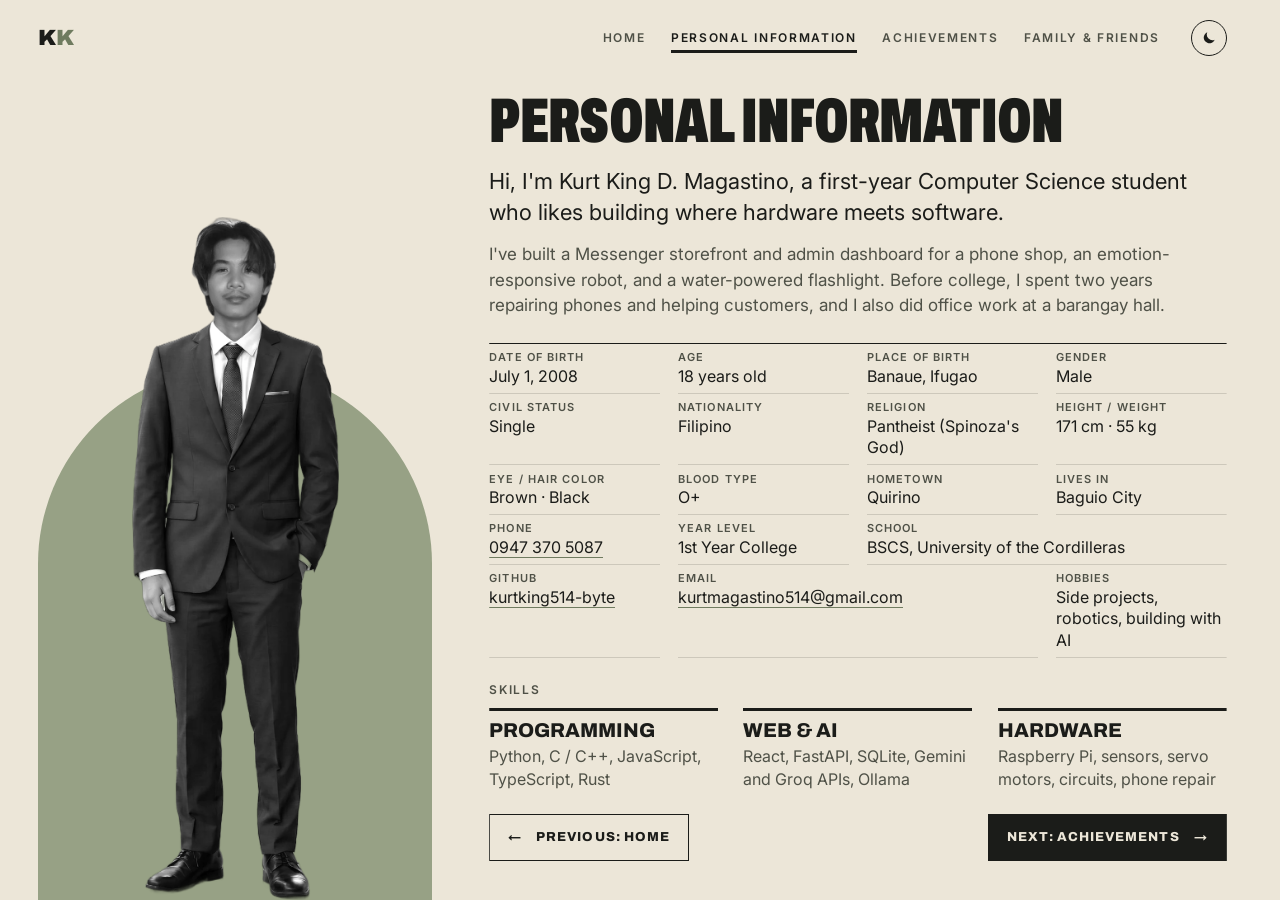
==== about.html @ 2176af5a "Personal Information: add Year Level (1st Year College)" ====
<!doctype html>
<html lang="en">
<head>
<meta charset="utf-8">
<meta name="viewport" content="width=device-width, initial-scale=1">
<title>Personal Information | Kurt King D. Magastino</title>
<meta name="description" content="Personal information of Kurt King D. Magastino, Computer Science student at the University of the Cordilleras.">
<link rel="preconnect" href="https://fonts.googleapis.com">
<link rel="preconnect" href="https://fonts.gstatic.com" crossorigin>
<link href="https://fonts.googleapis.com/css2?family=Archivo:wdth,wght@62..125,400..900&family=Inter:wght@400;500;600&display=block" rel="stylesheet">
<link rel="stylesheet" href="css/style.css?v=3ebebdfd">
<script>
  // set the saved theme before the page paints, so it doesn't flash
  try { const t = localStorage.getItem('theme'); if (t) document.documentElement.dataset.theme = t; } catch (e) {}
</script>
</head>
<body class="about">
  <header class="site-header">
    <a class="brand" href="index.html">K<span>K</span></a>
    <nav id="nav" class="nav">
      <a href="index.html">Home</a>
      <a class="on" href="about.html" aria-current="page">Personal Information</a>
      <a href="achievements.html">Achievements</a>
      <a href="family.html">Family &amp; Friends</a>
    </nav>
    <div class="tools">
      <button class="theme-btn" aria-label="Switch to dark mode" title="Switch theme">
        <svg class="moon" viewBox="0 0 24 24" aria-hidden="true"><path d="M20.5 14.6A8.5 8.5 0 0 1 9.4 3.5a8.5 8.5 0 1 0 11.1 11.1Z"/></svg>
        <svg class="sun" viewBox="0 0 24 24" aria-hidden="true"><circle cx="12" cy="12" r="4.5"/><path d="M12 1.5v3M12 19.5v3M1.5 12h3M19.5 12h3M4.6 4.6l2.1 2.1M17.3 17.3l2.1 2.1M4.6 19.4l2.1-2.1M17.3 6.7l2.1-2.1"/></svg>
      </button>
      <button class="menu-btn" aria-expanded="false" aria-controls="nav">Menu</button>
    </div>
  </header>

  <main class="about-page">
    <div class="arch" aria-hidden="true"></div>
    <img class="about-portrait" src="assets/images/portrait.webp?v=9710893b" decoding="sync" fetchpriority="high" alt="Kurt Magastino in a dark gray suit and tie">

    <div class="about-text">
      <h1 class="page-title pull" style="--i:0">Personal Information</h1>
      <p class="lead pull" style="--i:1">Hi, I'm Kurt King D. Magastino, a first-year Computer Science student who likes building where hardware meets software.</p>
      <p class="pull" style="--i:2">I've built a Messenger storefront and admin dashboard for a phone shop, an emotion-responsive robot, and a water-powered flashlight. Before college, I spent two years repairing phones and helping customers, and I also did office work at a barangay hall.</p>

      <dl class="facts pull" style="--i:4">
        <div><dt>Date of Birth</dt><dd>July 1, 2008</dd></div>
        <div><dt>Age</dt><dd><span data-born="2008-07-01">18</span> years old</dd></div>
        <div><dt>Place of Birth</dt><dd>Banaue, Ifugao</dd></div>
        <div><dt>Gender</dt><dd>Male</dd></div>
        <div><dt>Civil Status</dt><dd>Single</dd></div>
        <div><dt>Nationality</dt><dd>Filipino</dd></div>
        <div><dt>Religion</dt><dd>Pantheist (Spinoza's God)</dd></div>
        <div><dt>Height / Weight</dt><dd>171 cm · 55 kg</dd></div>
        <div><dt>Eye / Hair Color</dt><dd>Brown · Black</dd></div>
        <div><dt>Blood Type</dt><dd>O+</dd></div>
        <div><dt>Hometown</dt><dd>Quirino</dd></div>
        <div><dt>Lives in</dt><dd>Baguio City</dd></div>
        <div><dt>Phone</dt><dd><a href="tel:+639473705087">0947 370 5087</a></dd></div>
        <div><dt>Year Level</dt><dd>1st Year College</dd></div>
        <div class="wide2"><dt>School</dt><dd>BSCS, University of the Cordilleras</dd></div>
        <div><dt>GitHub</dt><dd><a href="https://github.com/kurtking514-byte" target="_blank" rel="noopener">kurtking514-byte</a></dd></div>
        <div class="wide2"><dt>Email</dt><dd><a href="mailto:kurtmagastino514@gmail.com">kurtmagastino514@<wbr>gmail.com</a></dd></div>
        <div><dt>Hobbies</dt><dd>Side projects, robotics, building with AI</dd></div>
      </dl>

      <section class="do pull" style="--i:5" aria-labelledby="do-title">
        <h2 id="do-title" class="label">Skills</h2>
        <div class="do-grid">
          <article><h3>Programming</h3><p>Python, C / C++, JavaScript, TypeScript, Rust</p></article>
          <article><h3>Web &amp; AI</h3><p>React, FastAPI, SQLite, Gemini and Groq APIs, Ollama</p></article>
          <article><h3>Hardware</h3><p>Raspberry Pi, sensors, servo motors, circuits, phone repair</p></article>
        </div>
      </section>

      <nav class="page-nav pull" style="--i:6" aria-label="Pages">
        <a class="btn" href="index.html"><span class="arrow back">←</span> Previous: Home</a>
        <a class="btn primary" href="achievements.html">Next: Achievements <span class="arrow">→</span></a>
      </nav>
    </div>
  </main>

  <script src="js/main.js?v=cdb6014d"></script>
</body>
</html>
---- css/style.css ----
:root {
  --bg: #ece6d8;      /* cream */
  --ink: #1b1c19;     /* olive black */
  --muted: #4f5147;   /* dark enough to read easily */
  --accent: #97a185;  /* sage: the disc behind the portrait */
  --sage: #6f7b5f;    /* small sage details */
  --hover: #3a3d35;
  --on-accent: #fff;
  --display: 'Archivo', system-ui, sans-serif;
  --body: 'Inter', system-ui, sans-serif;
  --pad: clamp(16px, 3vw, 44px);
  color-scheme: light;
}

/* dark theme: only when the visitor picks it; the site always opens light */
:root[data-theme="dark"] {
  --bg: #1b1c19; --ink: #ece3d0; --muted: #b9b6a5; --accent: #66715a; --sage: #9aa685; --hover: #c9c1ae;
  color-scheme: dark;
}

/* Edge/Chrome: blend old and new page when switching, instead of a blank or frozen frame */
@view-transition { navigation: auto; }
::view-transition-old(root), ::view-transition-new(root) { animation-duration: .2s; }

* { box-sizing: border-box; margin: 0; padding: 0; }
html, body { min-height: 100%; }
/* always keep room for the scrollbar, so the header doesn't shift sideways between pages that scroll and pages that don't */
html { scrollbar-gutter: stable; }
body { background: var(--bg); color: var(--ink); font-family: var(--body); line-height: 1.5; overflow-x: hidden; transition: background .3s, color .3s; }
a { color: inherit; text-decoration: none; }
ul { list-style: none; }
.sr { position: absolute; width: 1px; height: 1px; overflow: hidden; clip: rect(0 0 0 0); white-space: nowrap; }

/* ---------- header / nav ---------- */
.site-header {
  position: absolute; inset: 0 0 auto; z-index: 10;
  display: flex; align-items: center; gap: clamp(16px, 2.4vw, 32px);
  padding: 20px var(--pad);
  font-size: 12px; font-weight: 600; letter-spacing: .14em; text-transform: uppercase;
}
.brand { font-family: var(--display); font-weight: 900; font-size: 22px; letter-spacing: 0; }
.brand span { color: var(--sage); }
.nav { display: flex; gap: clamp(14px, 2vw, 28px); margin-left: auto; }
.nav a { color: var(--muted); position: relative; transition: color .2s; }
.nav a:hover, .nav a.on { color: var(--ink); }
.nav a.on::after { content: ""; position: absolute; left: 0; right: 0; bottom: -6px; height: 3px; background: var(--ink); }
.menu-btn { display: none; }

.tools { display: flex; align-items: center; gap: 10px; }
.theme-btn {
  display: grid; place-items: center; width: 36px; height: 36px; cursor: pointer;
  background: none; border: 1.5px solid var(--ink); border-radius: 50%; color: var(--ink);
  transition: background .2s, color .2s;
}
.theme-btn svg { width: 16px; height: 16px; fill: currentColor; stroke: currentColor; stroke-width: 2; stroke-linecap: round; }
.theme-btn .moon { stroke: none; }
.theme-btn:hover { background: var(--ink); color: var(--bg); }
/* show the moon in light mode, the sun in dark mode */
.theme-btn .sun { display: none; }
:root[data-theme="dark"] .theme-btn .sun { display: block; }
:root[data-theme="dark"] .theme-btn .moon { display: none; }

/* ---------- home poster ---------- */
/* name and info on the left, portrait on the right */
.poster { position: relative; height: 100vh; height: 100svh; overflow: hidden; container-type: size; }

/* portrait sits right of center so the info block on the left gets the space */
.portrait { position: absolute; z-index: 2; left: 66%; bottom: 0; height: 92%; transform: translateX(-50%); }
/* keep the photo on its own ready-drawn layer, so the glide starts without a hitch */
.portrait, .about-portrait { will-change: transform, translate, scale; }
.disc {
  position: absolute; z-index: 0; left: 66%; bottom: -30vh; width: 84vh; height: 84vh; border-radius: 50%;
  transform: translateX(-50%); background: var(--accent);
}

/* info block, left, always starting just under the giant name */
.info {
  /* stop 24px before the portrait (its left edge is 66cqw minus half its width) */
  --iw: min(600px, 42cqw, 66cqw - 14cqh - var(--pad) - 24px);
  /* on wide screens, slide the block right so it sits near the portrait, not stuck to the edge */
  position: absolute; z-index: 4; top: 80px; bottom: 4cqh;
  left: max(var(--pad), 66cqw - 14cqh - 72px - var(--iw));
  width: var(--iw);
  display: flex; flex-direction: column; justify-content: center;
}
.hero-name {
  font-family: var(--display); font-weight: 800; font-size: clamp(34px, min(5cqw, 8.5cqh), 76px);
  line-height: 1.02; letter-spacing: -.015em;
}
.info::before { content: ""; display: block; width: 48px; height: 4px; background: var(--sage); margin-bottom: clamp(10px, 2.2cqh, 18px); }
.role { font-family: var(--display); font-weight: 700; font-size: clamp(15px, min(1.5cqw, 2.6cqh), 22px); letter-spacing: .08em; text-transform: uppercase; color: var(--sage); margin-top: clamp(8px, 1.6cqh, 14px); }
.school { color: var(--muted); font-size: 16px; margin-top: clamp(4px, 1cqh, 8px); }
.tagline { font-size: 18px; margin-top: clamp(8px, 1.8cqh, 16px); max-width: 36ch; }
.actions { display: flex; flex-wrap: wrap; gap: 10px; margin-top: clamp(12px, 2.8cqh, 24px); }
.info .btn { padding-block: clamp(10px, 1.8cqh, 15px); }

/* social icons, under the buttons */
.socials { display: flex; gap: 10px; margin-top: clamp(10px, 2.3cqh, 20px); }
.socials a { display: grid; place-items: center; width: 38px; height: 38px; border: 1.5px solid var(--ink); border-radius: 50%; transition: background .2s, border-color .2s; }
.socials svg { width: 18px; height: 18px; fill: var(--ink); transition: fill .2s; }
.socials a:hover { background: var(--ink); }
.socials a:hover svg { fill: var(--bg); }

.btn {
  display: inline-flex; align-items: center; justify-content: space-between; gap: 14px;
  font-family: var(--display); font-weight: 800; font-size: 14px; letter-spacing: .08em; text-transform: uppercase;
  padding: 15px 22px; border: 1.5px solid var(--ink); background: var(--bg); transition: background .2s, color .2s, border-color .2s;
}
.btn.primary { background: var(--ink); color: var(--bg); }
.btn:hover { background: var(--ink); color: var(--bg); }
.btn.primary:hover { background: var(--hover); border-color: var(--hover); }
.btn .arrow { transition: transform .2s; }
.btn:hover .arrow { transform: translateX(4px); }

/* entrance */
.portrait { animation: stand .7s cubic-bezier(.2, .8, .2, 1) both .05s; }
.disc { animation: pop .6s cubic-bezier(.2, .8, .2, 1) both .15s; }
.fade { animation: fade .5s ease both .3s; }
@keyframes stand { from { opacity: 0; transform: translate(-50%, 8%); } }
@keyframes stand-m { from { opacity: 0; transform: translateY(8%); } }
@keyframes pop { from { transform: translateX(-50%) scale(0); } }
@keyframes fade { from { opacity: 0; transform: translateY(10px); } }

/* ---------- inner pages ---------- */
.page { max-width: 1240px; margin: 0 auto; padding: 120px var(--pad) 96px; }
.page-title {
  font-family: var(--display); font-weight: 900; font-stretch: 62%; text-transform: uppercase;
  font-size: clamp(72px, 13vw, 200px); line-height: .82; letter-spacing: -.01em; margin-bottom: clamp(32px, 5vw, 64px);
}
.label { font-size: 12px; font-weight: 600; letter-spacing: .14em; text-transform: uppercase; color: var(--muted); }

/* about: one screen, no scroll. The same portrait as home stands on the left
   (it glides over from home, see "page transition"), the text fills the right.
   cqw/cqh are the page's own width/height, so text scales down on short screens. */
.about-page {
  position: relative; height: 100vh; height: 100svh; overflow: hidden;
  container-type: size;
  /* portrait height; on narrow screens it shrinks so the text keeps at least 600px */
  --ph: min(88cqh, 54cqw, (100cqw - 600px - 2 * var(--pad) - 4.5cqw) / .577);
  --pw: calc(var(--ph) * .3035);           /* portrait width (image is 502x1654) */
}
.about-portrait {
  position: absolute; z-index: 2; left: calc(var(--pad) + var(--pw) * .45); bottom: 0; height: var(--ph);
  animation: stand-m .6s cubic-bezier(.2, .8, .2, 1) both;
}
.arch {
  position: absolute; z-index: 1; left: var(--pad); bottom: 0; width: calc(var(--pw) * 1.9); height: calc(var(--ph) * .78);
  background: var(--accent); border-radius: 999px 999px 0 0;
  animation: rise .5s cubic-bezier(.2, .8, .2, 1) both .1s;
}
@keyframes rise { from { transform: translateY(100%); } }

.about-text {
  position: absolute; left: calc(var(--pad) + var(--pw) * 1.9 + 4.5cqw); right: var(--pad); top: 80px; bottom: 2.5cqh;
  max-width: 760px; display: flex; flex-direction: column; justify-content: center;
}
.about-page .page-title { font-size: clamp(30px, min(max(6cqw, 40px), 7cqh), 104px); margin-bottom: 2cqh; }
.about-text p { color: var(--muted); font-size: clamp(15px, 2.2cqh, 17px); line-height: 1.5; margin-bottom: 1.1cqh; }
.about-text .lead { color: var(--ink); font-size: clamp(17px, 2.8cqh, 22px); line-height: 1.4; margin-bottom: 1.6cqh; }

.facts { display: grid; grid-template-columns: repeat(4, 1fr); column-gap: 18px; margin-top: 1.6cqh; border-top: 1.5px solid var(--ink); }
.facts div { padding: .6cqh 0; border-bottom: 1px solid color-mix(in srgb, var(--ink) 15%, transparent); min-width: 0; }
.facts dt { font-size: 11px; font-weight: 600; letter-spacing: .1em; text-transform: uppercase; color: var(--muted); }
.facts dd { font-size: clamp(14px, 2cqh, 16px); line-height: 1.35; overflow-wrap: anywhere; }
.facts .wide2 { grid-column: span 2; }
.facts a { border-bottom: 1px solid var(--sage); }

.do { margin-top: 2.6cqh; }
.do-grid { display: grid; grid-template-columns: repeat(3, 1fr); gap: clamp(14px, 2cqw, 28px); margin-top: 1cqh; }
.do-grid article { border-top: 3px solid var(--ink); padding-top: 1cqh; }
.do-grid h3 { font-family: var(--display); font-weight: 800; font-size: clamp(15px, 2.4cqh, 20px); text-transform: uppercase; line-height: 1.05; }
.about-text .do-grid p { font-size: clamp(14px, 2cqh, 16px); line-height: 1.4; margin: 4px 0 0; }

/* previous / next page buttons */
.page-nav { display: flex; justify-content: space-between; gap: 10px; flex-wrap: wrap; }
.about-text .page-nav { margin-top: 2.6cqh; }
.about-text .page-nav .btn { padding: clamp(9px, 1.6cqh, 13px) 18px; font-size: 13px; }
/* the back arrow nudges left on hover */
.btn:hover .arrow.back { transform: translateX(-4px); }

/* small windows (narrow and short): step the text down a little, never below 14px */
@container (max-width: 1100px) and (max-height: 800px) {
  .about-text p, .facts dd { font-size: 14px; }
  .about-text .lead { font-size: 16px; }
  .about-text .do-grid p { font-size: 14px; }
  .do-grid h3 { font-size: 15px; }
}

/* very short windows: tighter gaps so the page buttons still fit */
@container (max-height: 680px) {
  .about-page .page-title { margin-bottom: 1.2cqh; }
  .about-text p { margin-bottom: .7cqh; }
  .about-text .lead { margin-bottom: 1cqh; }
  .facts { margin-top: 1cqh; }
  .facts div { padding: .2cqh 0; }
  .facts dd { line-height: 1.25; }
  .do { margin-top: 1.6cqh; }
  .about-text .page-nav { margin-top: 1.6cqh; }
}

/* the text "pulls out" from behind the portrait, one piece after another */
.pull { animation: pull .4s cubic-bezier(.2, .8, .2, 1) both; animation-delay: calc(.15s + var(--i) * .04s); }
@keyframes pull { from { opacity: 0; transform: translateX(-48px); clip-path: inset(0 100% 0 0); } to { clip-path: inset(0 0 0 0); } }

@media (max-width: 860px), (max-aspect-ratio: 1/1) {
  .about-page { height: auto; min-height: 0; overflow: visible; container-type: normal; padding: 96px var(--pad) 40px; --ph: min(58svh, 560px); }
  .arch, .about-portrait { left: 50%; margin-left: calc(var(--pw) / -2); top: 96px; bottom: auto; }
  .arch { top: calc(96px + var(--ph) * .22); width: calc(var(--pw) * 1.9); margin-left: calc(var(--pw) * -.95); }
  .about-text { position: relative; inset: auto; max-width: none; margin-top: calc(var(--ph) + 28px); display: block; }
  .about-page .page-title { font-size: clamp(48px, 15vw, 110px); }
  .about-text p, .facts dd { font-size: 16px; }
  .about-text .lead { font-size: 19px; }
  .facts, .do-grid { grid-template-columns: 1fr; }
  .facts .wide2 { grid-column: auto; }
  .do-grid h3 { font-size: 20px; }
  .about-text .do-grid p { font-size: 14px; }
}

/* ---------- page transition ----------
   main.js glides the portrait to its spot on the next page while the rest of
   the page fades out (the header stays, it is the same on every page).
   Arriving by a glide (html.vt): the portrait is already in place, so skip its
   entrance and start the rest right away. */
html.vt .portrait, html.vt .about-portrait { animation: none; }
html.vt .arch { animation-delay: 0s; animation-duration: .4s; }
html.vt .disc { animation-delay: 0s; animation-duration: .4s; }
html.vt .fade { animation-delay: .1s; animation-duration: .35s; }
html.vt .pull { animation-duration: .35s; animation-delay: calc(var(--i) * .03s); }

/* ---------- tablet / phone ---------- */
@media (max-width: 860px), (max-aspect-ratio: 1/1) {
  .tools { margin-left: auto; }
  .menu-btn {
    display: block; font: inherit; letter-spacing: inherit; text-transform: inherit;
    background: none; border: 1.5px solid var(--ink); padding: 8px 14px; cursor: pointer;
  }
  .nav {
    position: absolute; top: 100%; left: var(--pad); right: var(--pad);
    flex-direction: column; gap: 0; background: var(--bg); border: 1.5px solid var(--ink);
    display: none;
  }
  .nav.open { display: flex; }
  .nav a { padding: 14px 16px; border-bottom: 1px solid color-mix(in srgb, var(--ink) 15%, transparent); }
  .nav a:last-child { border-bottom: 0; }
  .nav a.on::after { top: 0; bottom: 0; left: 0; right: auto; width: 3px; height: auto; }

  .poster {
    height: auto; min-height: 0; display: flex; flex-direction: column; container-type: normal;
  }
  /* align-self keeps the flex column from stretching the photo sideways */
  .portrait {
    position: relative; display: block; align-self: center; width: auto; left: auto; transform: none;
    height: 60svh; max-height: 640px; margin-top: 96px; animation-name: stand-m;
  }
  .disc { bottom: auto; top: calc(96px + 60svh - 50vw); width: 100vw; height: 100vw; }

  .disc { left: 50%; }
  .info { position: relative; left: auto; top: auto; bottom: auto; width: auto; display: block; background: var(--bg); padding: 28px var(--pad) 36px; }
  .hero-name { font-size: clamp(32px, 9vw, 52px); }
  .role { font-size: 15px; }
  .actions { flex-direction: column; }
}

/* ---------- coming soon pages ---------- */
.soon {
  position: relative; height: 100vh; height: 100svh; overflow: hidden;
  display: flex; flex-direction: column; justify-content: center; padding: 80px var(--pad) 6vh;
}
.soon > * { position: relative; z-index: 1; }
.soon .label { color: var(--sage); }
.soon .page-title { font-size: clamp(44px, min(11.5vw, 30vh), 220px); margin: 1.5vh 0 3vh; }
.soon-note { color: var(--muted); font-size: clamp(15px, 1.4vw, 19px); max-width: 40ch; }
.soon .actions { margin-top: 4vh; }
.soon-disc {
  position: absolute; z-index: 0; right: -14vh; bottom: -34vh; width: 80vh; height: 80vh; border-radius: 50%;
  background: var(--accent); animation: rise .5s cubic-bezier(.2, .8, .2, 1) both .1s;
}
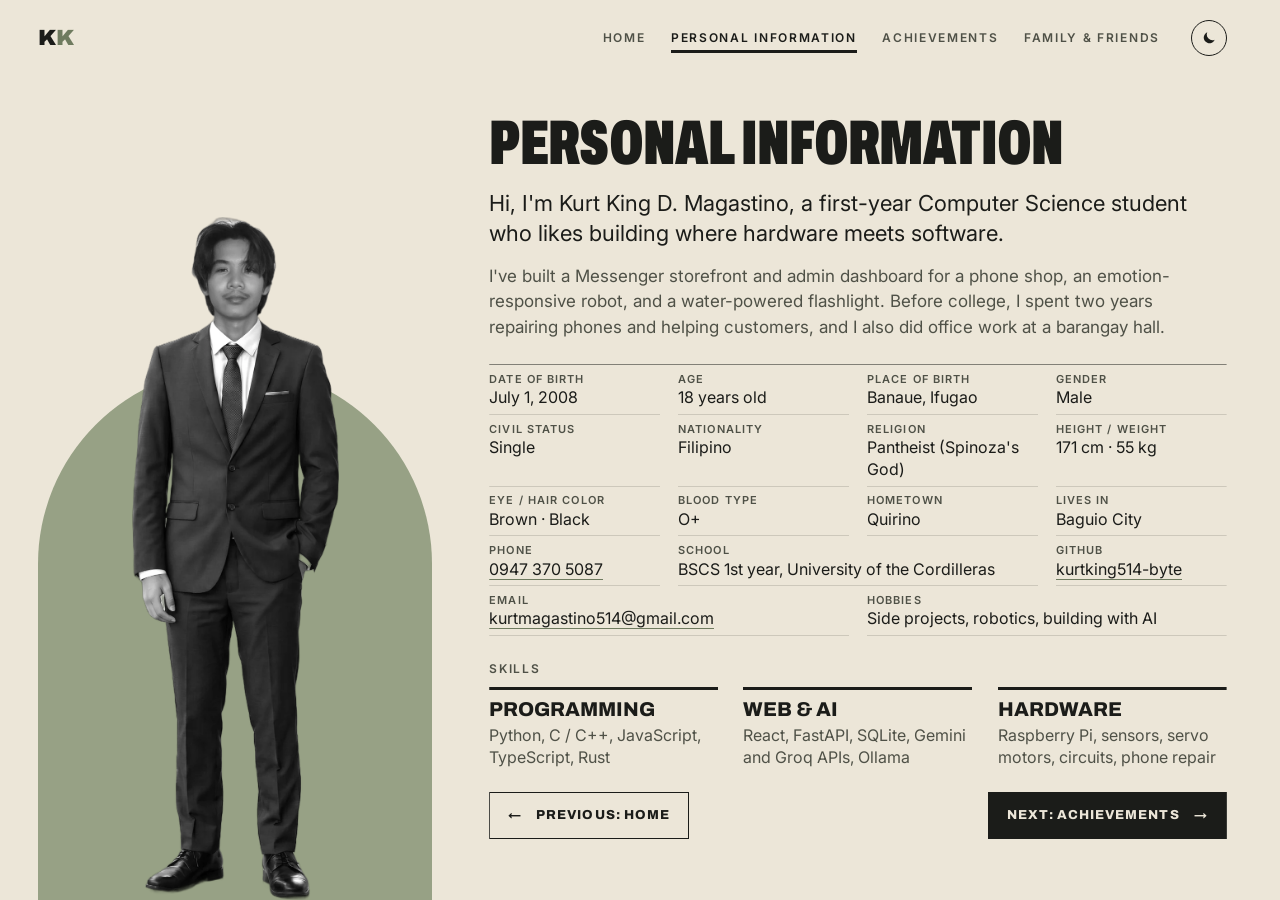
==== commit 0b7d9854: "Personal Information: religion is Pantheist (Spinoza's God)" ====
--- a/about.html
+++ b/about.html
@@ -8,7 +8,7 @@
 <link rel="preconnect" href="https://fonts.googleapis.com">
 <link rel="preconnect" href="https://fonts.gstatic.com" crossorigin>
 <link href="https://fonts.googleapis.com/css2?family=Archivo:wdth,wght@62..125,400..900&family=Inter:wght@400;500;600&display=block" rel="stylesheet">
-<link rel="stylesheet" href="css/style.css?v=3ebebdfd">
+<link rel="stylesheet" href="css/style.css?v=d0098c19">
 <script>
   // set the saved theme before the page paints, so it doesn't flash
   try { const t = localStorage.getItem('theme'); if (t) document.documentElement.dataset.theme = t; } catch (e) {}
@@ -55,11 +55,10 @@
         <div><dt>Hometown</dt><dd>Quirino</dd></div>
         <div><dt>Lives in</dt><dd>Baguio City</dd></div>
         <div><dt>Phone</dt><dd><a href="tel:+639473705087">0947 370 5087</a></dd></div>
-        <div><dt>Year Level</dt><dd>1st Year College</dd></div>
-        <div class="wide2"><dt>School</dt><dd>BSCS, University of the Cordilleras</dd></div>
+        <div class="wide2"><dt>School</dt><dd>BSCS 1st year, University of the Cordilleras</dd></div>
         <div><dt>GitHub</dt><dd><a href="https://github.com/kurtking514-byte" target="_blank" rel="noopener">kurtking514-byte</a></dd></div>
         <div class="wide2"><dt>Email</dt><dd><a href="mailto:kurtmagastino514@gmail.com">kurtmagastino514@<wbr>gmail.com</a></dd></div>
-        <div><dt>Hobbies</dt><dd>Side projects, robotics, building with AI</dd></div>
+        <div class="wide2"><dt>Hobbies</dt><dd>Side projects, robotics, building with AI</dd></div>
       </dl>
 
       <section class="do pull" style="--i:5" aria-labelledby="do-title">
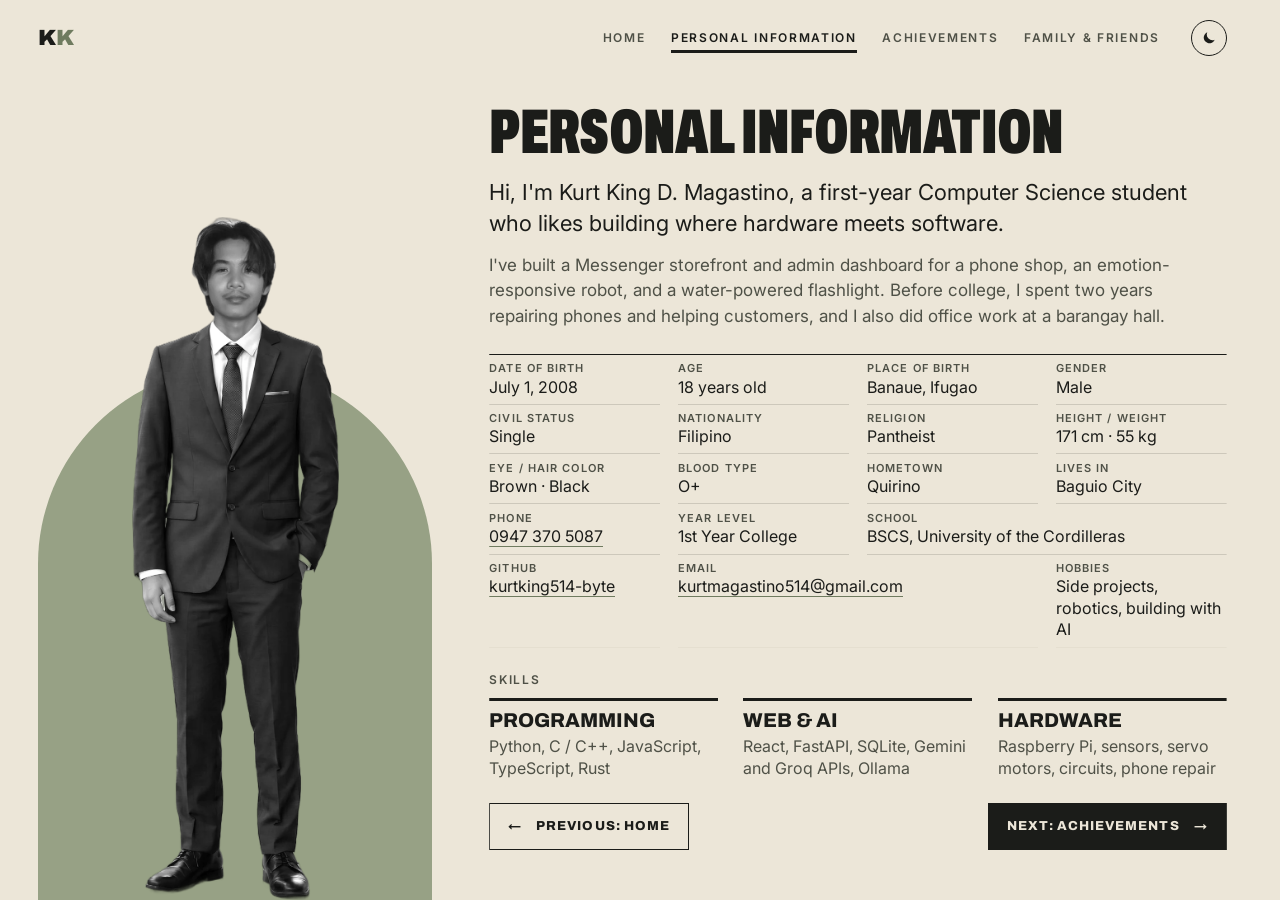
==== commit de90c3c1: "Personal Information: religion is just Pantheist" ====
--- a/about.html
+++ b/about.html
@@ -8,7 +8,7 @@
 <link rel="preconnect" href="https://fonts.googleapis.com">
 <link rel="preconnect" href="https://fonts.gstatic.com" crossorigin>
 <link href="https://fonts.googleapis.com/css2?family=Archivo:wdth,wght@62..125,400..900&family=Inter:wght@400;500;600&display=block" rel="stylesheet">
-<link rel="stylesheet" href="css/style.css?v=d0098c19">
+<link rel="stylesheet" href="css/style.css?v=3ebebdfd">
 <script>
   // set the saved theme before the page paints, so it doesn't flash
   try { const t = localStorage.getItem('theme'); if (t) document.documentElement.dataset.theme = t; } catch (e) {}
@@ -48,17 +48,18 @@
         <div><dt>Gender</dt><dd>Male</dd></div>
         <div><dt>Civil Status</dt><dd>Single</dd></div>
         <div><dt>Nationality</dt><dd>Filipino</dd></div>
-        <div><dt>Religion</dt><dd>Pantheist (Spinoza's God)</dd></div>
+        <div><dt>Religion</dt><dd>Pantheist</dd></div>
         <div><dt>Height / Weight</dt><dd>171 cm · 55 kg</dd></div>
         <div><dt>Eye / Hair Color</dt><dd>Brown · Black</dd></div>
         <div><dt>Blood Type</dt><dd>O+</dd></div>
         <div><dt>Hometown</dt><dd>Quirino</dd></div>
         <div><dt>Lives in</dt><dd>Baguio City</dd></div>
         <div><dt>Phone</dt><dd><a href="tel:+639473705087">0947 370 5087</a></dd></div>
-        <div class="wide2"><dt>School</dt><dd>BSCS 1st year, University of the Cordilleras</dd></div>
+        <div><dt>Year Level</dt><dd>1st Year College</dd></div>
+        <div class="wide2"><dt>School</dt><dd>BSCS, University of the Cordilleras</dd></div>
         <div><dt>GitHub</dt><dd><a href="https://github.com/kurtking514-byte" target="_blank" rel="noopener">kurtking514-byte</a></dd></div>
         <div class="wide2"><dt>Email</dt><dd><a href="mailto:kurtmagastino514@gmail.com">kurtmagastino514@<wbr>gmail.com</a></dd></div>
-        <div class="wide2"><dt>Hobbies</dt><dd>Side projects, robotics, building with AI</dd></div>
+        <div><dt>Hobbies</dt><dd>Side projects, robotics, building with AI</dd></div>
       </dl>
 
       <section class="do pull" style="--i:5" aria-labelledby="do-title">
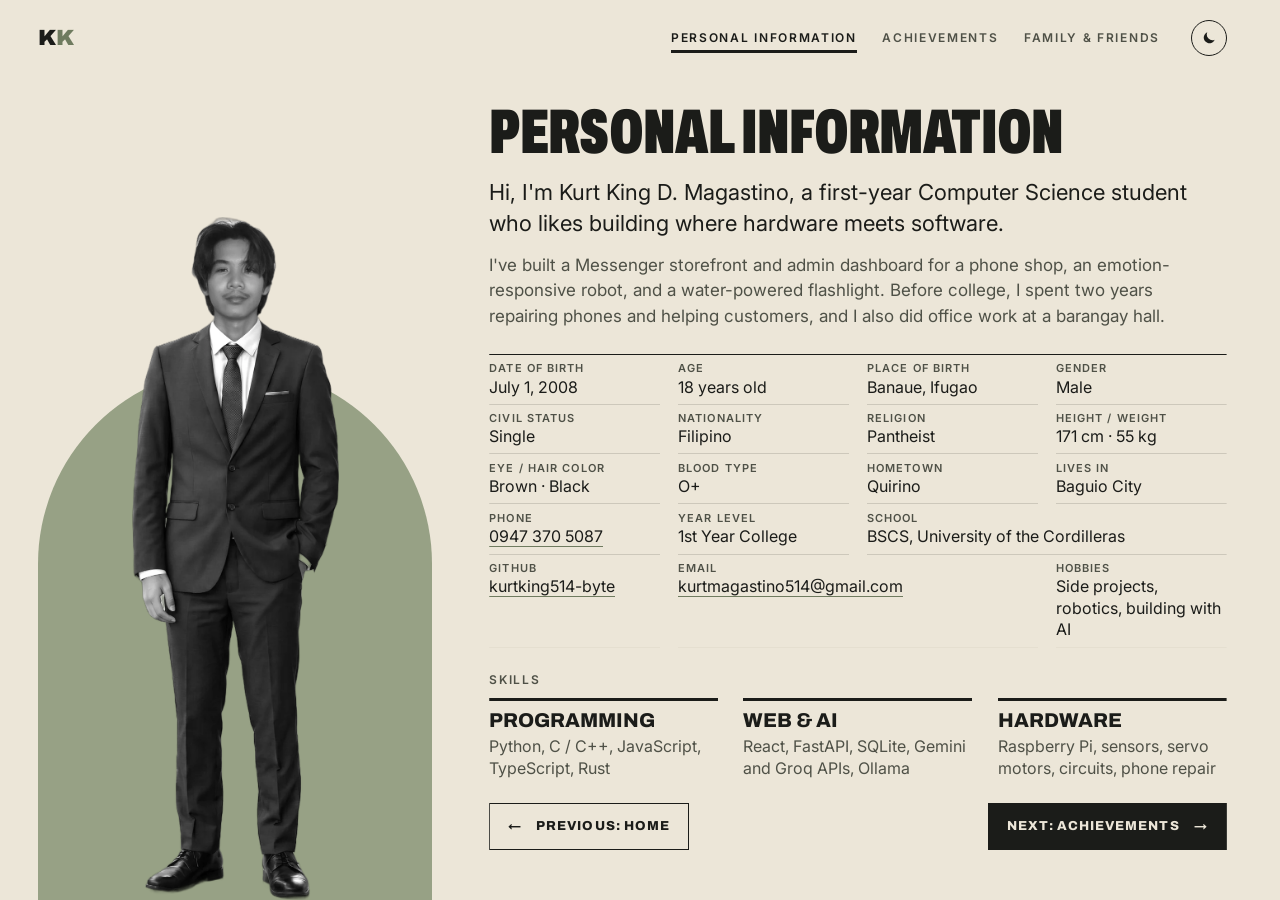
==== commit c0d2ef86: "Remove Home from the navigation menu" ====
--- a/about.html
+++ b/about.html
@@ -18,7 +18,6 @@
   <header class="site-header">
     <a class="brand" href="index.html">K<span>K</span></a>
     <nav id="nav" class="nav">
-      <a href="index.html">Home</a>
       <a class="on" href="about.html" aria-current="page">Personal Information</a>
       <a href="achievements.html">Achievements</a>
       <a href="family.html">Family &amp; Friends</a>
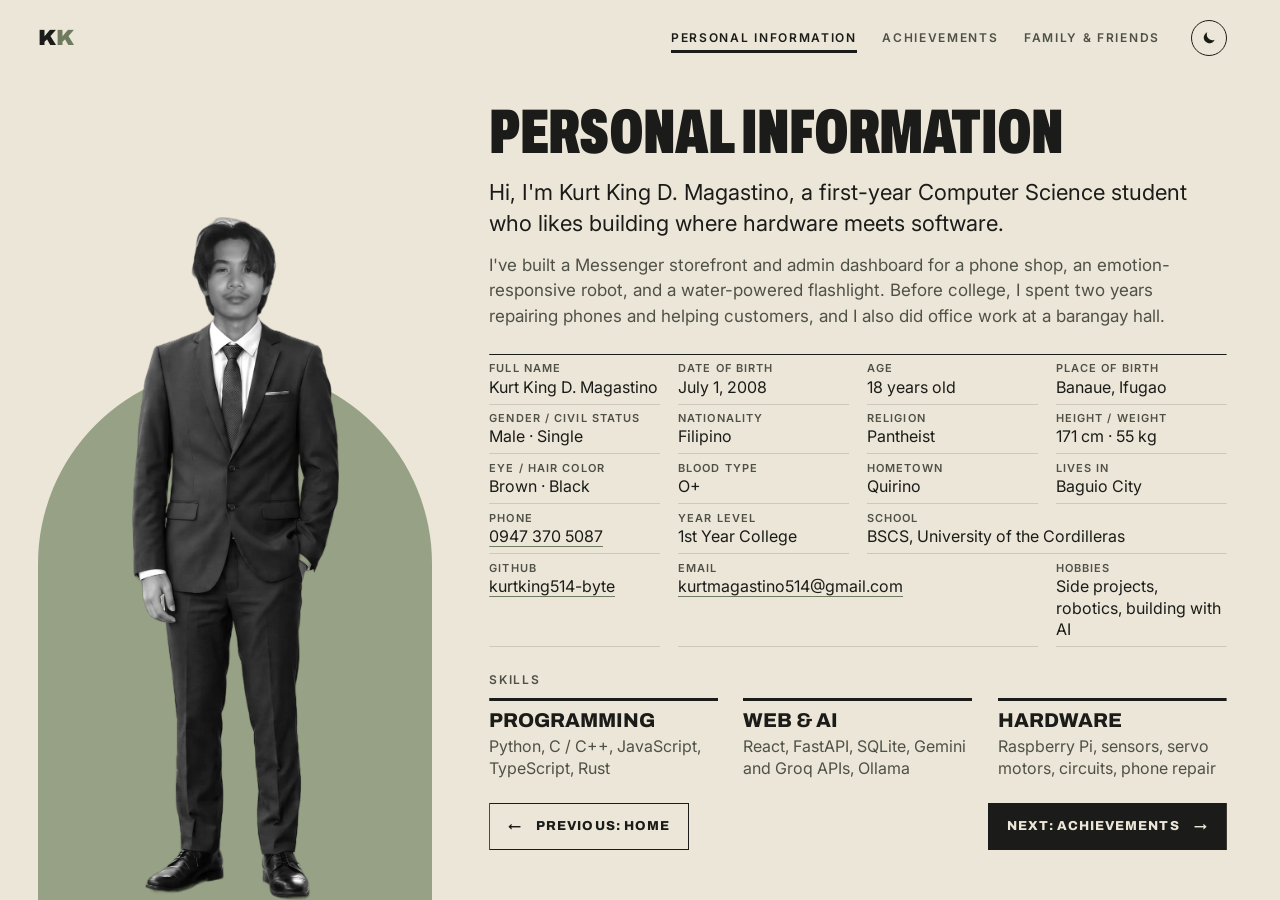
==== commit 129f62de: "Personal Information: add Full Name box" ====
--- a/about.html
+++ b/about.html
@@ -41,11 +41,11 @@
       <p class="pull" style="--i:2">I've built a Messenger storefront and admin dashboard for a phone shop, an emotion-responsive robot, and a water-powered flashlight. Before college, I spent two years repairing phones and helping customers, and I also did office work at a barangay hall.</p>
 
       <dl class="facts pull" style="--i:4">
+        <div><dt>Full Name</dt><dd>Kurt King D. Magastino</dd></div>
         <div><dt>Date of Birth</dt><dd>July 1, 2008</dd></div>
         <div><dt>Age</dt><dd><span data-born="2008-07-01">18</span> years old</dd></div>
         <div><dt>Place of Birth</dt><dd>Banaue, Ifugao</dd></div>
-        <div><dt>Gender</dt><dd>Male</dd></div>
-        <div><dt>Civil Status</dt><dd>Single</dd></div>
+        <div><dt>Gender / Civil Status</dt><dd>Male · Single</dd></div>
         <div><dt>Nationality</dt><dd>Filipino</dd></div>
         <div><dt>Religion</dt><dd>Pantheist</dd></div>
         <div><dt>Height / Weight</dt><dd>171 cm · 55 kg</dd></div>
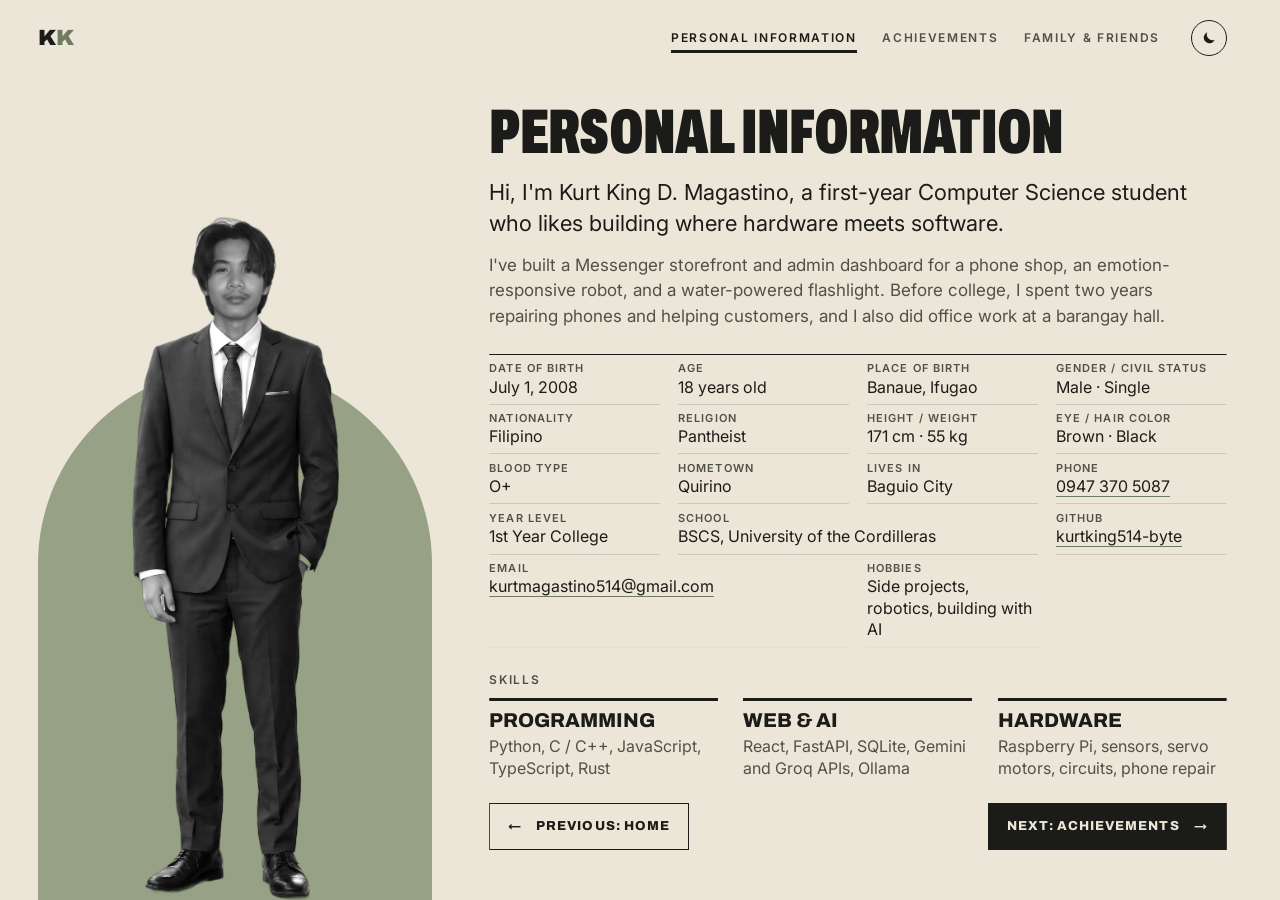
==== commit dc6832a6: "Personal Information: merge Gender and Civil Status into one box" ====
--- a/about.html
+++ b/about.html
@@ -41,7 +41,6 @@
       <p class="pull" style="--i:2">I've built a Messenger storefront and admin dashboard for a phone shop, an emotion-responsive robot, and a water-powered flashlight. Before college, I spent two years repairing phones and helping customers, and I also did office work at a barangay hall.</p>
 
       <dl class="facts pull" style="--i:4">
-        <div><dt>Full Name</dt><dd>Kurt King D. Magastino</dd></div>
         <div><dt>Date of Birth</dt><dd>July 1, 2008</dd></div>
         <div><dt>Age</dt><dd><span data-born="2008-07-01">18</span> years old</dd></div>
         <div><dt>Place of Birth</dt><dd>Banaue, Ifugao</dd></div>
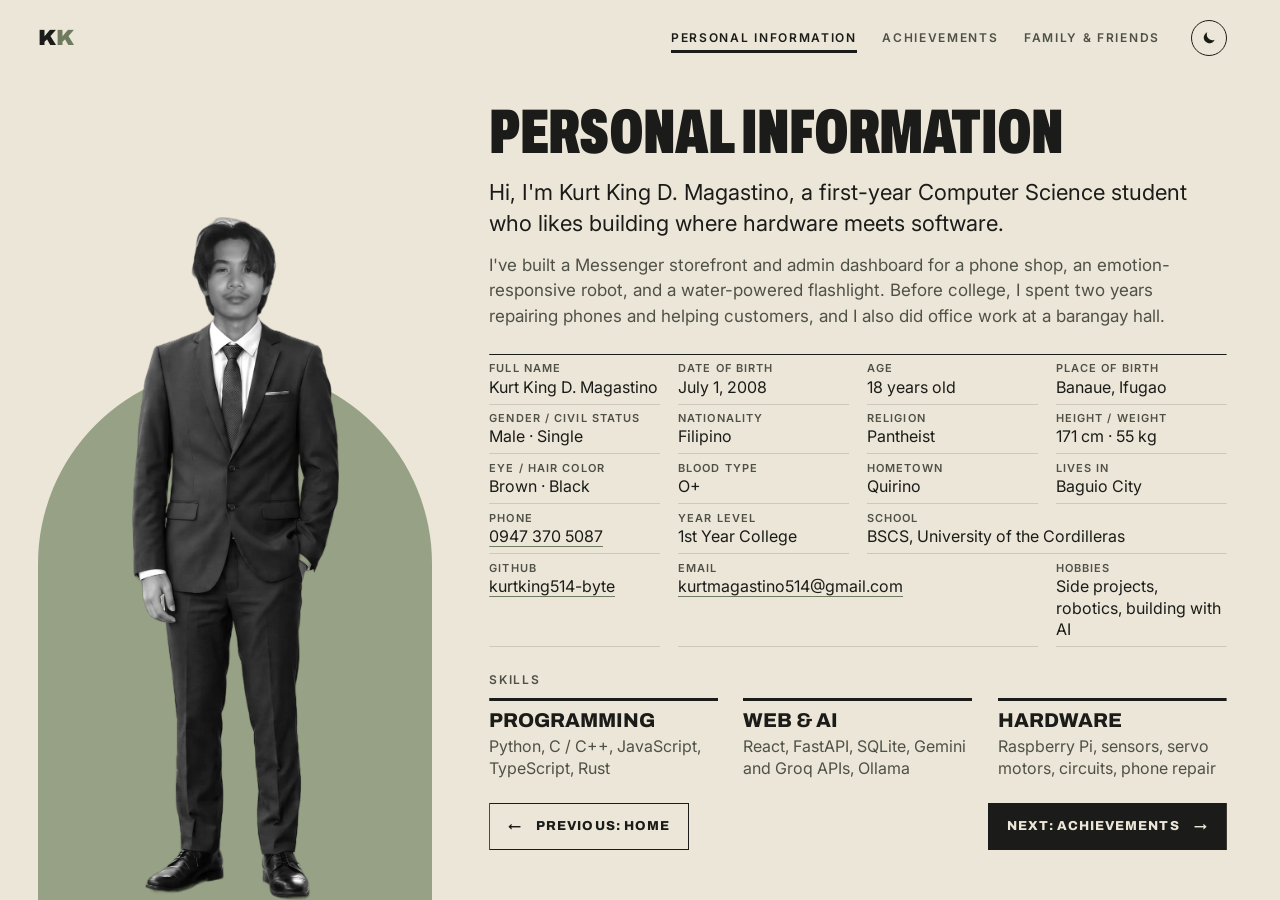
==== commit 9fddc4b7: "Tighter spacing on Personal Information for shorter screens" ====
--- a/about.html
+++ b/about.html
@@ -8,7 +8,7 @@
 <link rel="preconnect" href="https://fonts.googleapis.com">
 <link rel="preconnect" href="https://fonts.gstatic.com" crossorigin>
 <link href="https://fonts.googleapis.com/css2?family=Archivo:wdth,wght@62..125,400..900&family=Inter:wght@400;500;600&display=block" rel="stylesheet">
-<link rel="stylesheet" href="css/style.css?v=3ebebdfd">
+<link rel="stylesheet" href="css/style.css?v=0b6f92ac">
 <script>
   // set the saved theme before the page paints, so it doesn't flash
   try { const t = localStorage.getItem('theme'); if (t) document.documentElement.dataset.theme = t; } catch (e) {}
@@ -41,6 +41,7 @@
       <p class="pull" style="--i:2">I've built a Messenger storefront and admin dashboard for a phone shop, an emotion-responsive robot, and a water-powered flashlight. Before college, I spent two years repairing phones and helping customers, and I also did office work at a barangay hall.</p>
 
       <dl class="facts pull" style="--i:4">
+        <div><dt>Full Name</dt><dd>Kurt King D. Magastino</dd></div>
         <div><dt>Date of Birth</dt><dd>July 1, 2008</dd></div>
         <div><dt>Age</dt><dd><span data-born="2008-07-01">18</span> years old</dd></div>
         <div><dt>Place of Birth</dt><dd>Banaue, Ifugao</dd></div>
--- a/css/style.css
+++ b/css/style.css
@@ -186,8 +186,8 @@
   .do-grid h3 { font-size: 15px; }
 }
 
-/* very short windows: tighter gaps so the page buttons still fit */
-@container (max-height: 680px) {
+/* shorter windows: tighter gaps so the page buttons still fit */
+@container (max-height: 800px) {
   .about-page .page-title { margin-bottom: 1.2cqh; }
   .about-text p { margin-bottom: .7cqh; }
   .about-text .lead { margin-bottom: 1cqh; }
@@ -196,6 +196,14 @@
   .facts dd { line-height: 1.25; }
   .do { margin-top: 1.6cqh; }
   .about-text .page-nav { margin-top: 1.6cqh; }
+}
+/* very short windows: a little tighter still */
+@container (max-height: 680px) {
+  .facts div { padding: 0; }
+  .facts dd { line-height: 1.2; }
+  .about-text p { font-size: 14px; line-height: 1.4; }
+  .about-text .lead { font-size: 16px; }
+  .do, .about-text .page-nav { margin-top: 1.2cqh; }
 }
 
 /* the text "pulls out" from behind the portrait, one piece after another */
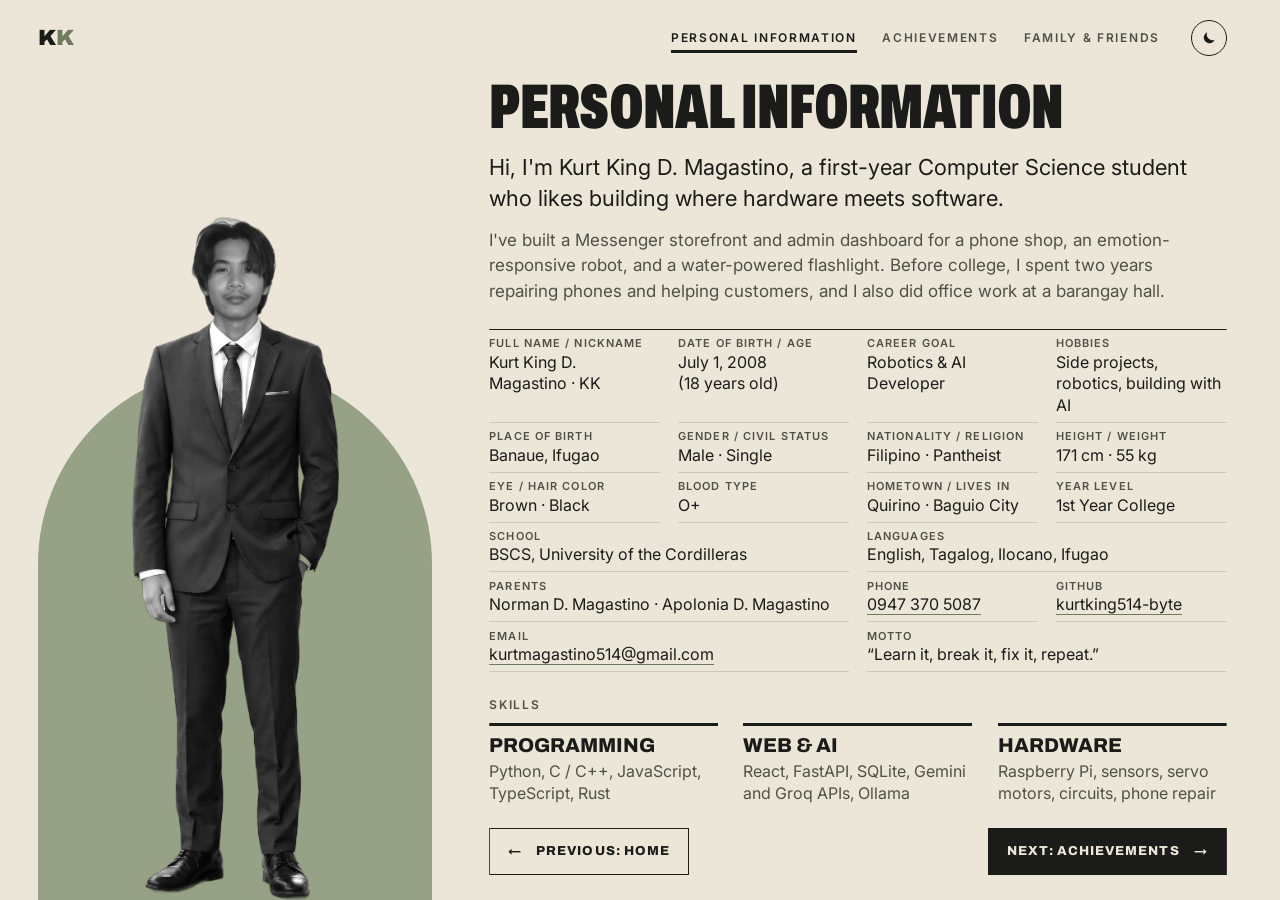
==== commit d7598642: "Personal Information: add nickname, career goal, languages, parents and motto" ====
--- a/about.html
+++ b/about.html
@@ -41,24 +41,25 @@
       <p class="pull" style="--i:2">I've built a Messenger storefront and admin dashboard for a phone shop, an emotion-responsive robot, and a water-powered flashlight. Before college, I spent two years repairing phones and helping customers, and I also did office work at a barangay hall.</p>
 
       <dl class="facts pull" style="--i:4">
-        <div><dt>Full Name</dt><dd>Kurt King D. Magastino</dd></div>
-        <div><dt>Date of Birth</dt><dd>July 1, 2008</dd></div>
-        <div><dt>Age</dt><dd><span data-born="2008-07-01">18</span> years old</dd></div>
+        <div><dt>Full Name / Nickname</dt><dd>Kurt King D. Magastino&nbsp;·&nbsp;KK</dd></div>
+        <div><dt>Date of Birth / Age</dt><dd>July 1, 2008 (<span data-born="2008-07-01">18</span>&nbsp;years&nbsp;old)</dd></div>
+        <div><dt>Career Goal</dt><dd>Robotics &amp; AI Developer</dd></div>
+        <div><dt>Hobbies</dt><dd>Side projects, robotics, building with AI</dd></div>
         <div><dt>Place of Birth</dt><dd>Banaue, Ifugao</dd></div>
         <div><dt>Gender / Civil Status</dt><dd>Male · Single</dd></div>
-        <div><dt>Nationality</dt><dd>Filipino</dd></div>
-        <div><dt>Religion</dt><dd>Pantheist</dd></div>
+        <div><dt>Nationality / Religion</dt><dd>Filipino · Pantheist</dd></div>
         <div><dt>Height / Weight</dt><dd>171 cm · 55 kg</dd></div>
         <div><dt>Eye / Hair Color</dt><dd>Brown · Black</dd></div>
         <div><dt>Blood Type</dt><dd>O+</dd></div>
-        <div><dt>Hometown</dt><dd>Quirino</dd></div>
-        <div><dt>Lives in</dt><dd>Baguio City</dd></div>
-        <div><dt>Phone</dt><dd><a href="tel:+639473705087">0947 370 5087</a></dd></div>
+        <div><dt>Hometown / Lives in</dt><dd>Quirino · Baguio City</dd></div>
         <div><dt>Year Level</dt><dd>1st Year College</dd></div>
         <div class="wide2"><dt>School</dt><dd>BSCS, University of the Cordilleras</dd></div>
+        <div class="wide2"><dt>Languages</dt><dd>English, Tagalog, Ilocano, Ifugao</dd></div>
+        <div class="wide2"><dt>Parents</dt><dd>Norman D. Magastino · Apolonia D. Magastino</dd></div>
+        <div><dt>Phone</dt><dd><a href="tel:+639473705087">0947 370 5087</a></dd></div>
         <div><dt>GitHub</dt><dd><a href="https://github.com/kurtking514-byte" target="_blank" rel="noopener">kurtking514-byte</a></dd></div>
         <div class="wide2"><dt>Email</dt><dd><a href="mailto:kurtmagastino514@gmail.com">kurtmagastino514@<wbr>gmail.com</a></dd></div>
-        <div><dt>Hobbies</dt><dd>Side projects, robotics, building with AI</dd></div>
+        <div class="wide2"><dt>Motto</dt><dd>&ldquo;Learn it, break it, fix it, repeat.&rdquo;</dd></div>
       </dl>
 
       <section class="do pull" style="--i:5" aria-labelledby="do-title">
